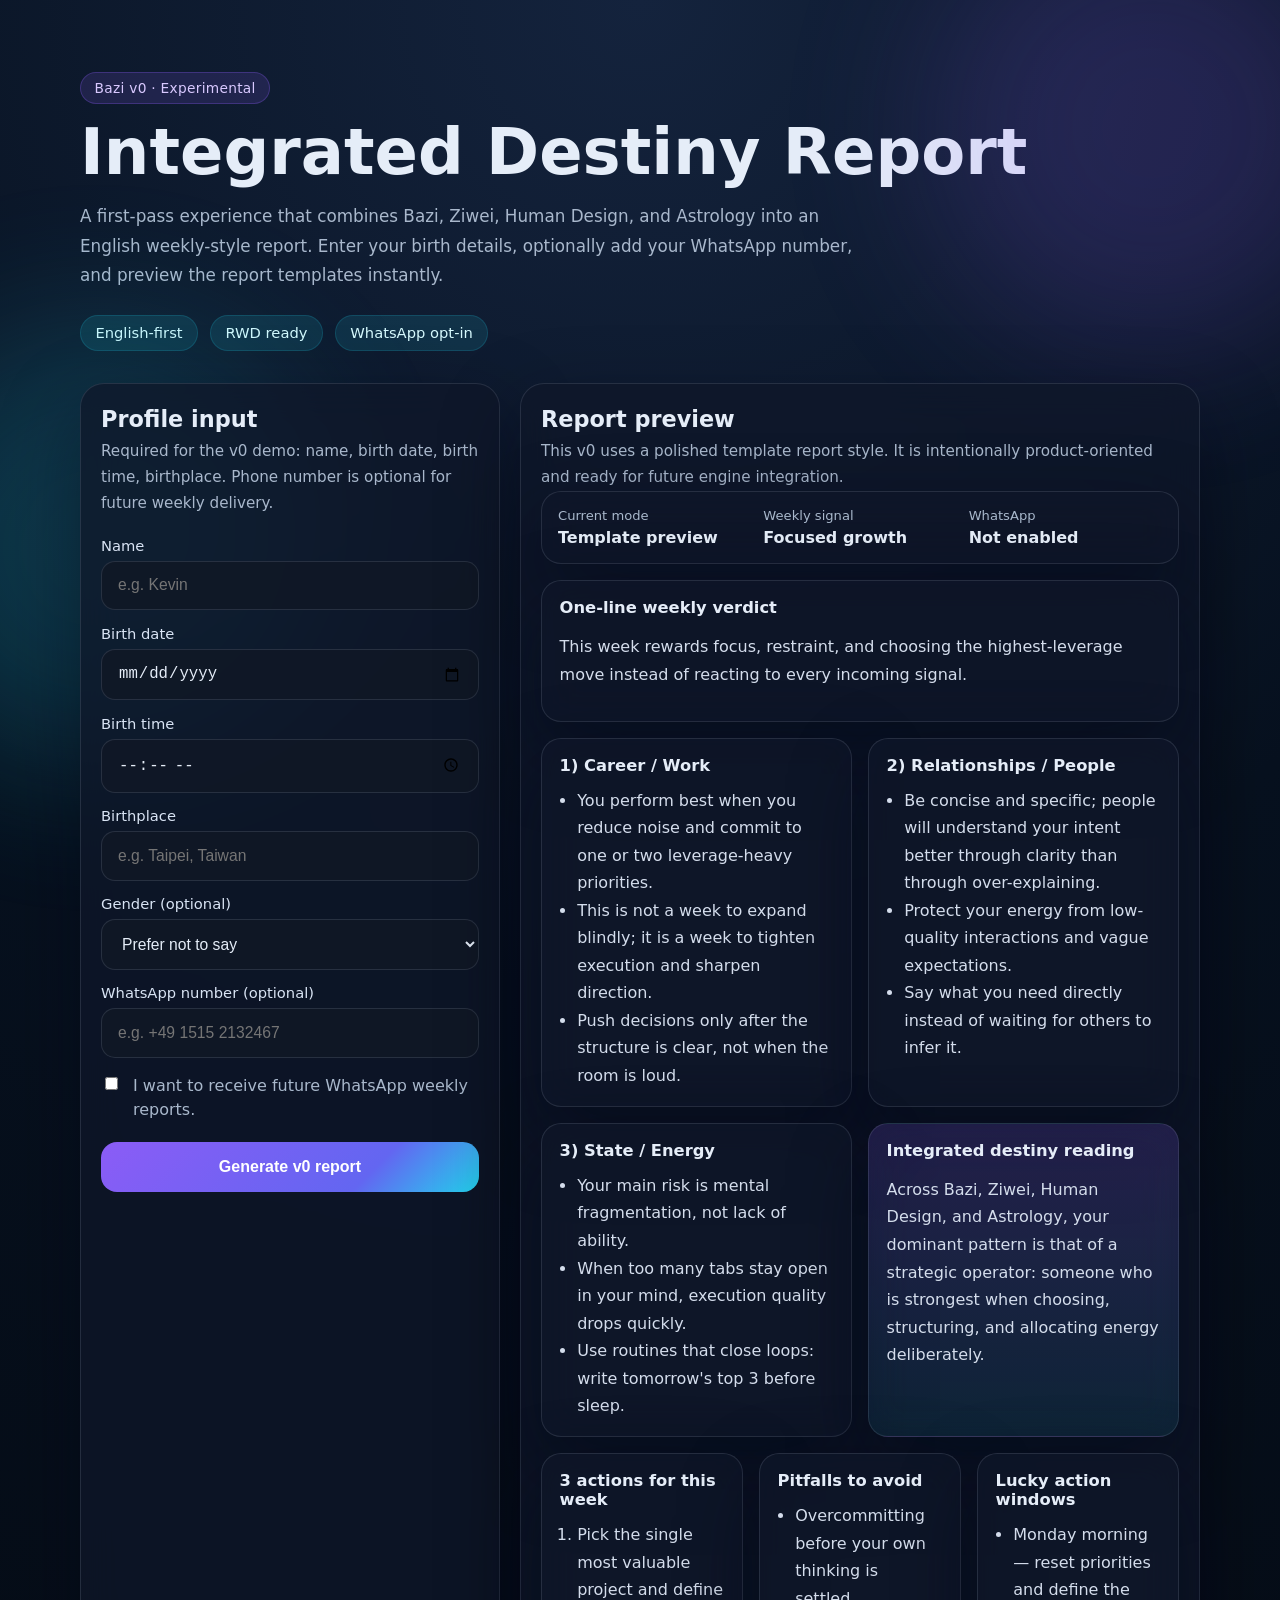
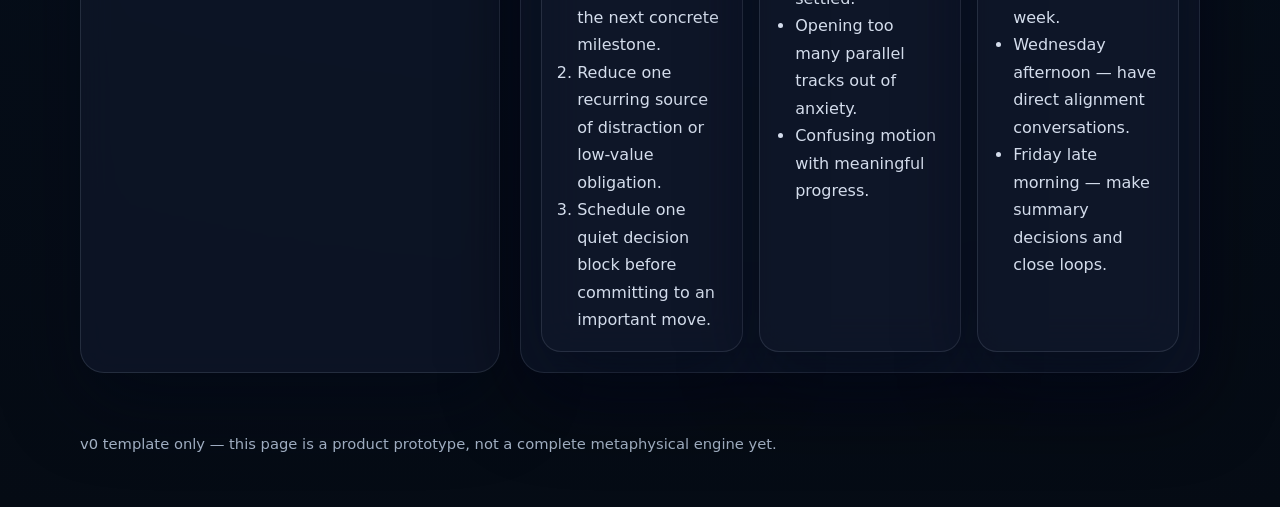
==== bazi/index.html @ 0d91f9f4 "feat: add bazi v0 responsive microsite" ====
<!doctype html>
<html lang="en">
  <head>
    <meta charset="UTF-8" />
    <meta name="viewport" content="width=device-width, initial-scale=1.0" />
    <title>Bazi Weekly Insight | Kevin Site</title>
    <meta name="description" content="Experimental Bazi weekly insight MVP with birth data input, optional WhatsApp subscription, and integrated destiny report templates." />
    <link rel="stylesheet" href="./styles.css" />
  </head>
  <body>
    <div class="bg-glow bg-glow-a"></div>
    <div class="bg-glow bg-glow-b"></div>

    <header class="hero container">
      <span class="eyebrow">Bazi v0 · Experimental</span>
      <h1>Integrated Destiny Report</h1>
      <p class="hero-copy">
        A first-pass experience that combines Bazi, Ziwei, Human Design, and Astrology into an English weekly-style report.
        Enter your birth details, optionally add your WhatsApp number, and preview the report templates instantly.
      </p>
      <div class="hero-pills">
        <span>English-first</span>
        <span>RWD ready</span>
        <span>WhatsApp opt-in</span>
      </div>
    </header>

    <main class="container layout">
      <section class="panel form-panel">
        <div class="section-head">
          <h2>Profile input</h2>
          <p>Required for the v0 demo: name, birth date, birth time, birthplace. Phone number is optional for future weekly delivery.</p>
        </div>

        <form id="bazi-form" class="bazi-form">
          <div class="field-grid">
            <label class="field">
              <span>Name</span>
              <input type="text" id="name" name="name" placeholder="e.g. Kevin" required />
            </label>
            <label class="field">
              <span>Birth date</span>
              <input type="date" id="birthDate" name="birthDate" required />
            </label>
            <label class="field">
              <span>Birth time</span>
              <input type="time" id="birthTime" name="birthTime" required />
            </label>
            <label class="field">
              <span>Birthplace</span>
              <input type="text" id="birthPlace" name="birthPlace" placeholder="e.g. Taipei, Taiwan" required />
            </label>
            <label class="field">
              <span>Gender (optional)</span>
              <select id="gender" name="gender">
                <option value="">Prefer not to say</option>
                <option value="male">Male</option>
                <option value="female">Female</option>
                <option value="non-binary">Non-binary</option>
                <option value="other">Other</option>
              </select>
            </label>
            <label class="field">
              <span>WhatsApp number (optional)</span>
              <input type="tel" id="phone" name="phone" placeholder="e.g. +49 1515 2132467" />
            </label>
          </div>

          <label class="checkbox-row">
            <input type="checkbox" id="whatsappOptIn" name="whatsappOptIn" />
            <span>I want to receive future WhatsApp weekly reports.</span>
          </label>

          <button class="primary-btn" type="submit">Generate v0 report</button>
        </form>
      </section>

      <section class="panel result-panel" id="report-root">
        <div class="section-head">
          <h2>Report preview</h2>
          <p>This v0 uses a polished template report style. It is intentionally product-oriented and ready for future engine integration.</p>
        </div>

        <div class="summary-card">
          <div>
            <span class="summary-label">Current mode</span>
            <strong id="summary-name">Template preview</strong>
          </div>
          <div>
            <span class="summary-label">Weekly signal</span>
            <strong id="summary-score">Focused growth</strong>
          </div>
          <div>
            <span class="summary-label">WhatsApp</span>
            <strong id="summary-whatsapp">Not enabled</strong>
          </div>
        </div>

        <article class="report-card">
          <h3>One-line weekly verdict</h3>
          <p id="verdict">This week rewards focus, restraint, and choosing the highest-leverage move instead of reacting to every incoming signal.</p>
        </article>

        <div class="report-grid">
          <article class="report-card">
            <h3>1) Career / Work</h3>
            <ul id="career-list">
              <li>You perform best when you reduce noise and commit to one or two leverage-heavy priorities.</li>
              <li>This is not a week to expand blindly; it is a week to tighten execution and sharpen direction.</li>
              <li>Push decisions only after the structure is clear, not when the room is loud.</li>
            </ul>
          </article>

          <article class="report-card">
            <h3>2) Relationships / People</h3>
            <ul id="relationship-list">
              <li>Be concise and specific; people will understand your intent better through clarity than through over-explaining.</li>
              <li>Protect your energy from low-quality interactions and vague expectations.</li>
              <li>Say what you need directly instead of waiting for others to infer it.</li>
            </ul>
          </article>

          <article class="report-card">
            <h3>3) State / Energy</h3>
            <ul id="energy-list">
              <li>Your main risk is mental fragmentation, not lack of ability.</li>
              <li>When too many tabs stay open in your mind, execution quality drops quickly.</li>
              <li>Use routines that close loops: write tomorrow's top 3 before sleep.</li>
            </ul>
          </article>

          <article class="report-card highlight-card">
            <h3>Integrated destiny reading</h3>
            <p id="integrated-reading">
              Across Bazi, Ziwei, Human Design, and Astrology, your dominant pattern is that of a strategic operator: someone who is strongest when choosing, structuring, and allocating energy deliberately.
            </p>
          </article>
        </div>

        <div class="report-grid actions-grid">
          <article class="report-card">
            <h3>3 actions for this week</h3>
            <ol id="actions-list">
              <li>Pick the single most valuable project and define the next concrete milestone.</li>
              <li>Reduce one recurring source of distraction or low-value obligation.</li>
              <li>Schedule one quiet decision block before committing to an important move.</li>
            </ol>
          </article>

          <article class="report-card">
            <h3>Pitfalls to avoid</h3>
            <ul id="pitfalls-list">
              <li>Overcommitting before your own thinking is settled.</li>
              <li>Opening too many parallel tracks out of anxiety.</li>
              <li>Confusing motion with meaningful progress.</li>
            </ul>
          </article>

          <article class="report-card">
            <h3>Lucky action windows</h3>
            <ul id="windows-list">
              <li>Monday morning — reset priorities and define the week.</li>
              <li>Wednesday afternoon — have direct alignment conversations.</li>
              <li>Friday late morning — make summary decisions and close loops.</li>
            </ul>
          </article>
        </div>
      </section>
    </main>

    <footer class="container footer">
      <p>v0 template only — this page is a product prototype, not a complete metaphysical engine yet.</p>
    </footer>

    <script src="./app.js"></script>
  </body>
</html>
---- bazi/styles.css ----
:root {
  --bg: #07111f;
  --bg-soft: rgba(12, 24, 46, 0.82);
  --card: rgba(15, 23, 42, 0.76);
  --card-strong: rgba(17, 24, 39, 0.92);
  --border: rgba(148, 163, 184, 0.18);
  --text: #e5edf8;
  --muted: #a9b8cc;
  --accent: #8b5cf6;
  --accent-2: #22d3ee;
  --accent-3: #f59e0b;
  --shadow: 0 30px 80px rgba(2, 6, 23, 0.45);
}

* { box-sizing: border-box; }
html { scroll-behavior: smooth; }
body {
  margin: 0;
  font-family: Inter, ui-sans-serif, system-ui, -apple-system, BlinkMacSystemFont, "Segoe UI", sans-serif;
  background: radial-gradient(circle at top, #14233d 0%, #07111f 45%, #050b14 100%);
  color: var(--text);
  min-height: 100vh;
  position: relative;
  overflow-x: hidden;
}

.bg-glow {
  position: fixed;
  width: 28rem;
  height: 28rem;
  border-radius: 50%;
  filter: blur(80px);
  opacity: 0.18;
  pointer-events: none;
}
.bg-glow-a { background: var(--accent); top: -6rem; right: -6rem; }
.bg-glow-b { background: var(--accent-2); bottom: 8rem; left: -8rem; }

.container {
  width: min(1120px, calc(100% - 2rem));
  margin: 0 auto;
}

.hero {
  padding: 4.5rem 0 2rem;
}
.eyebrow {
  display: inline-flex;
  align-items: center;
  gap: .4rem;
  padding: .45rem .85rem;
  background: rgba(139, 92, 246, .15);
  border: 1px solid rgba(139, 92, 246, .28);
  border-radius: 999px;
  color: #d9c9ff;
  font-size: .86rem;
  letter-spacing: .02em;
}
.hero h1 {
  margin: 1rem 0 .8rem;
  font-size: clamp(2.2rem, 5vw, 4.5rem);
  line-height: 1.02;
}
.hero-copy {
  max-width: 780px;
  color: var(--muted);
  font-size: 1.05rem;
  line-height: 1.75;
}
.hero-pills {
  display: flex;
  flex-wrap: wrap;
  gap: .75rem;
  margin-top: 1.5rem;
}
.hero-pills span {
  padding: .55rem .9rem;
  border-radius: 999px;
  background: rgba(34, 211, 238, .12);
  border: 1px solid rgba(34, 211, 238, .16);
  color: #d8fbff;
  font-size: .92rem;
}

.layout {
  display: grid;
  grid-template-columns: minmax(320px, 420px) minmax(0, 1fr);
  gap: 1.25rem;
  padding-bottom: 3rem;
}

.panel,
.report-card,
.summary-card {
  background: var(--card);
  backdrop-filter: blur(18px);
  border: 1px solid var(--border);
  box-shadow: var(--shadow);
}
.panel {
  border-radius: 24px;
  padding: 1.25rem;
}
.summary-card {
  display: grid;
  grid-template-columns: repeat(3, minmax(0, 1fr));
  gap: .75rem;
  padding: 1rem;
  border-radius: 20px;
  margin-bottom: 1rem;
}
.summary-label {
  display: block;
  font-size: .82rem;
  color: var(--muted);
  margin-bottom: .35rem;
}
.section-head h2 {
  margin: .1rem 0 .45rem;
  font-size: 1.4rem;
}
.section-head p {
  margin: 0;
  color: var(--muted);
  line-height: 1.7;
  font-size: .95rem;
}

.bazi-form { margin-top: 1.25rem; }
.field-grid {
  display: grid;
  grid-template-columns: 1fr;
  gap: .9rem;
}
.field {
  display: grid;
  gap: .45rem;
}
.field span {
  font-size: .92rem;
  color: #d9e4f4;
}
.field input,
.field select {
  width: 100%;
  border-radius: 14px;
  border: 1px solid rgba(148, 163, 184, .18);
  background: var(--card-strong);
  color: var(--text);
  padding: .92rem 1rem;
  font-size: .98rem;
  outline: none;
}
.field input:focus,
.field select:focus {
  border-color: rgba(139, 92, 246, .65);
  box-shadow: 0 0 0 3px rgba(139, 92, 246, .18);
}
.checkbox-row {
  display: flex;
  align-items: flex-start;
  gap: .75rem;
  margin: 1rem 0 1.2rem;
  color: var(--muted);
  line-height: 1.55;
}
.checkbox-row input { margin-top: .2rem; }
.primary-btn {
  width: 100%;
  border: none;
  border-radius: 16px;
  padding: 1rem 1.1rem;
  color: white;
  font-weight: 700;
  font-size: 1rem;
  background: linear-gradient(135deg, var(--accent), #6366f1 70%, var(--accent-2));
  cursor: pointer;
}
.primary-btn:hover { transform: translateY(-1px); }

.result-panel { min-width: 0; }
.report-grid {
  display: grid;
  grid-template-columns: repeat(2, minmax(0, 1fr));
  gap: 1rem;
  margin-top: 1rem;
}
.actions-grid { grid-template-columns: repeat(3, minmax(0, 1fr)); }
.report-card {
  border-radius: 20px;
  padding: 1.05rem 1.1rem;
}
.report-card h3 {
  margin: 0 0 .75rem;
  font-size: 1.02rem;
}
.report-card p,
.report-card li {
  color: #d4ddec;
  line-height: 1.72;
}
.report-card ul,
.report-card ol {
  margin: 0;
  padding-left: 1.1rem;
}
.highlight-card {
  background: linear-gradient(180deg, rgba(139, 92, 246, .18), rgba(34, 211, 238, .08));
}
.footer {
  padding-bottom: 2.5rem;
  color: var(--muted);
  font-size: .92rem;
}

@media (max-width: 960px) {
  .layout {
    grid-template-columns: 1fr;
  }
  .actions-grid {
    grid-template-columns: 1fr;
  }
}

@media (max-width: 720px) {
  .hero { padding-top: 3.4rem; }
  .summary-card,
  .report-grid {
    grid-template-columns: 1fr;
  }
  .panel {
    padding: 1rem;
    border-radius: 20px;
  }
  .hero-copy {
    font-size: .98rem;
  }
}
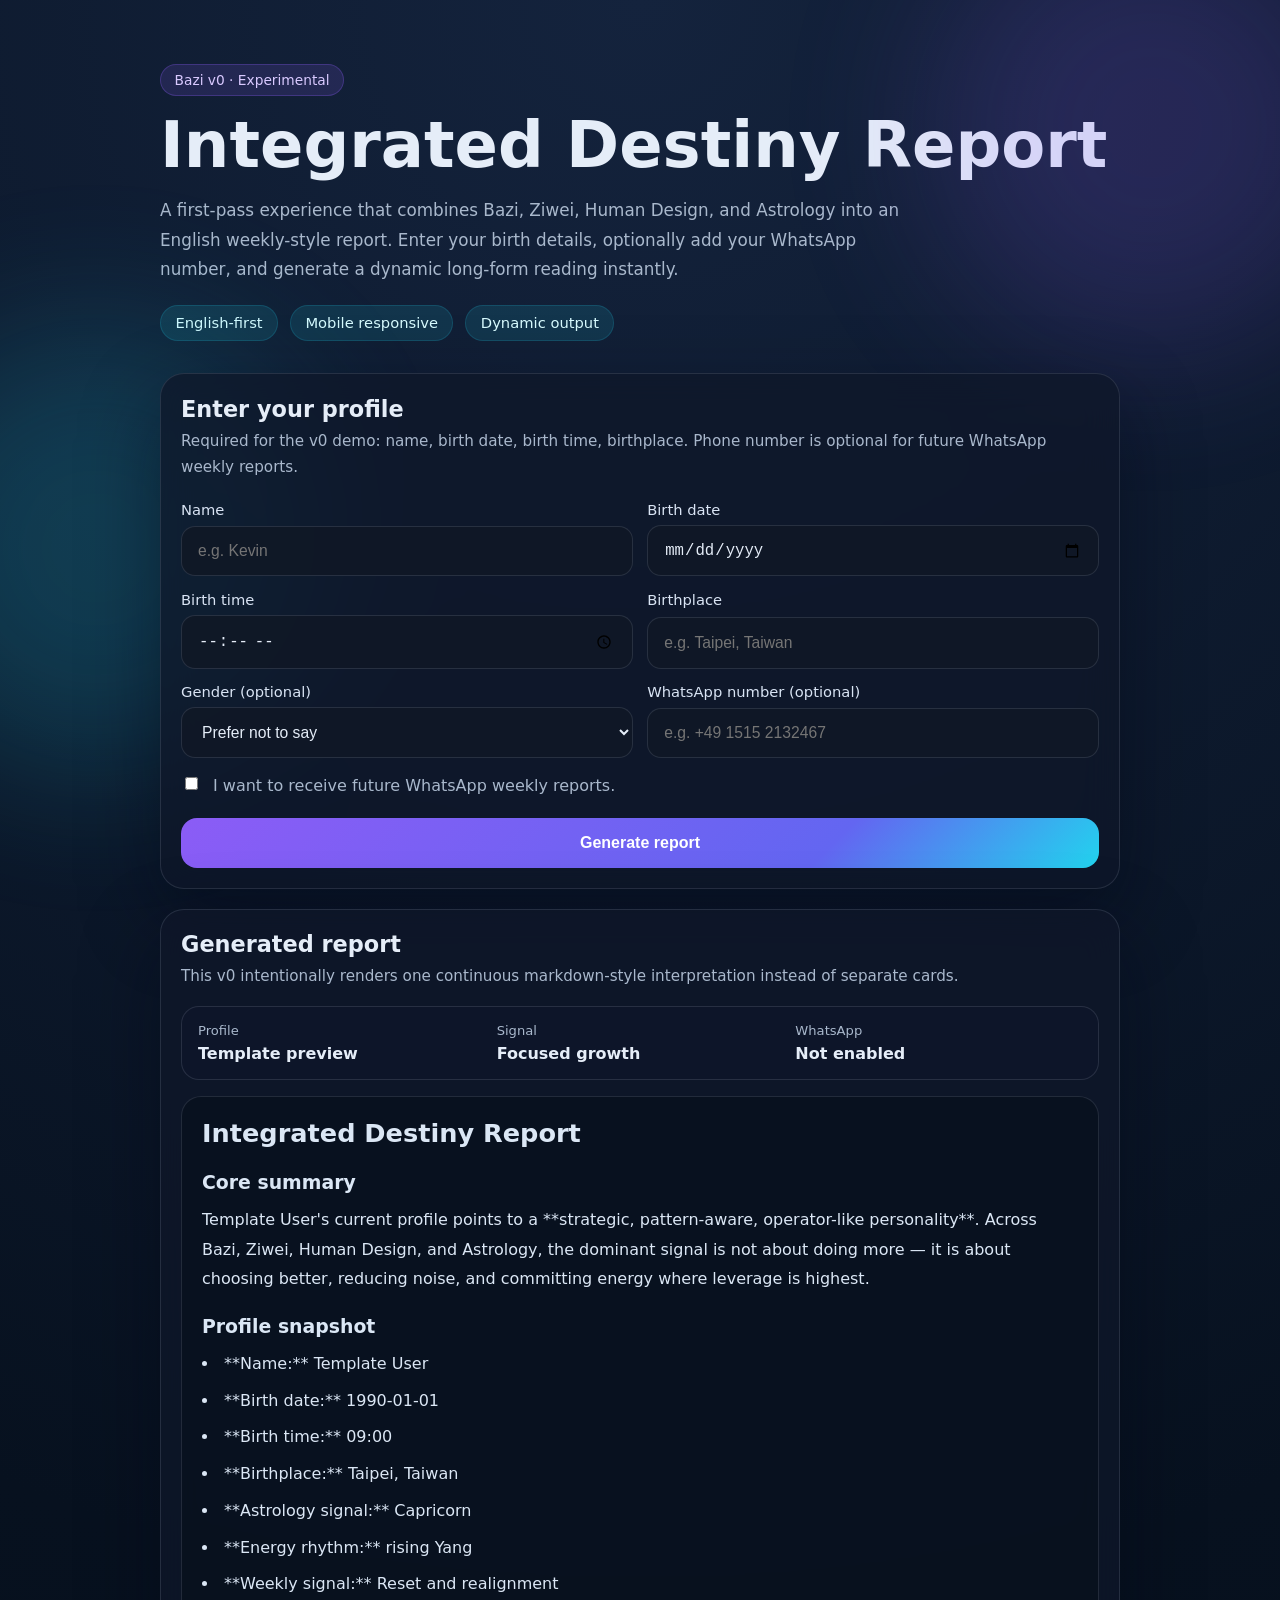
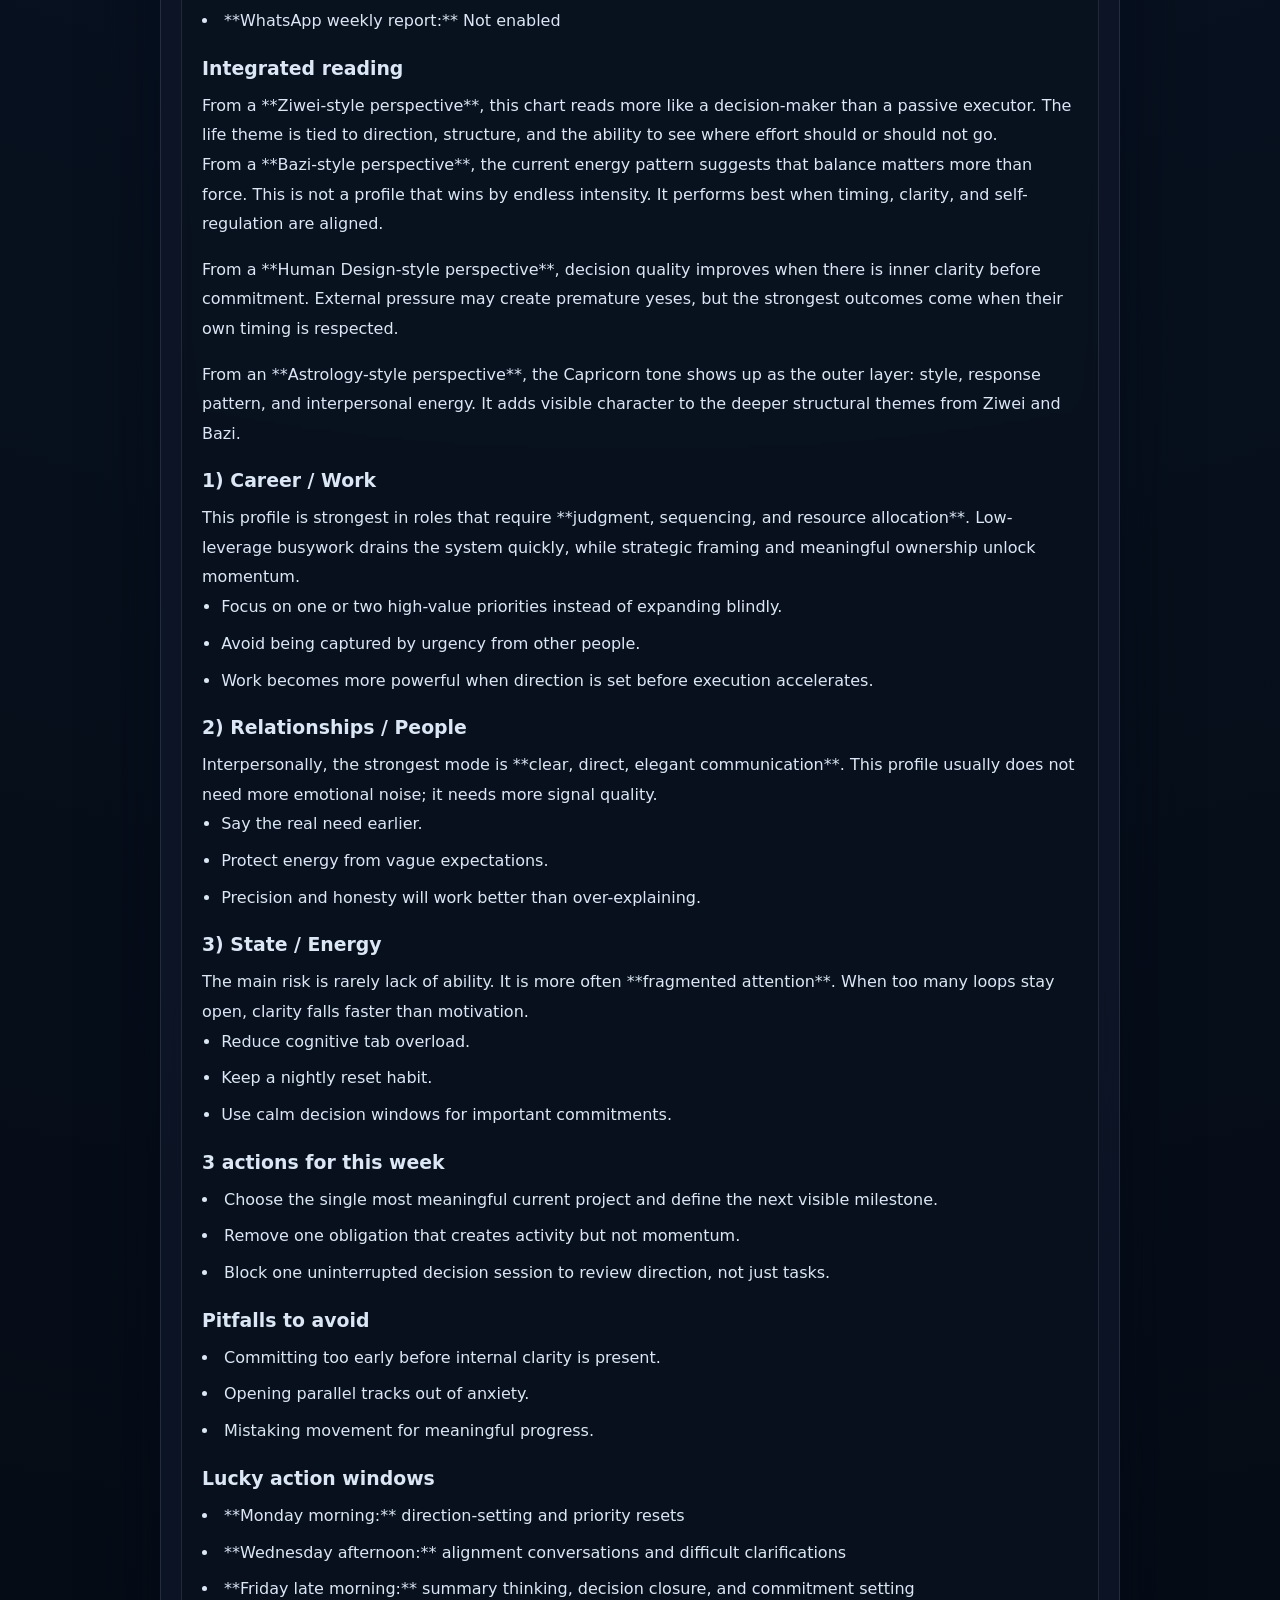
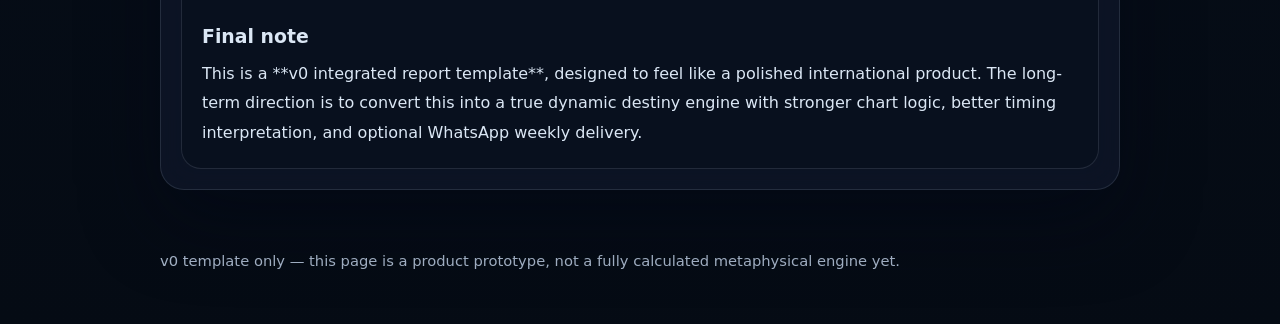
==== commit d7eb1b0c: "feat: switch bazi v0 to single-column markdown-style dynamic output" ====
--- a/bazi/index.html
+++ b/bazi/index.html
@@ -4,7 +4,7 @@
     <meta charset="UTF-8" />
     <meta name="viewport" content="width=device-width, initial-scale=1.0" />
     <title>Bazi Weekly Insight | Kevin Site</title>
-    <meta name="description" content="Experimental Bazi weekly insight MVP with birth data input, optional WhatsApp subscription, and integrated destiny report templates." />
+    <meta name="description" content="Experimental Bazi weekly insight MVP with birth data input, optional WhatsApp subscription, and dynamic integrated destiny report output." />
     <link rel="stylesheet" href="./styles.css" />
   </head>
   <body>
@@ -16,24 +16,24 @@
       <h1>Integrated Destiny Report</h1>
       <p class="hero-copy">
         A first-pass experience that combines Bazi, Ziwei, Human Design, and Astrology into an English weekly-style report.
-        Enter your birth details, optionally add your WhatsApp number, and preview the report templates instantly.
+        Enter your birth details, optionally add your WhatsApp number, and generate a dynamic long-form reading instantly.
       </p>
       <div class="hero-pills">
         <span>English-first</span>
-        <span>RWD ready</span>
-        <span>WhatsApp opt-in</span>
+        <span>Mobile responsive</span>
+        <span>Dynamic output</span>
       </div>
     </header>
 
-    <main class="container layout">
+    <main class="container stack-layout">
       <section class="panel form-panel">
         <div class="section-head">
-          <h2>Profile input</h2>
-          <p>Required for the v0 demo: name, birth date, birth time, birthplace. Phone number is optional for future weekly delivery.</p>
+          <h2>Enter your profile</h2>
+          <p>Required for the v0 demo: name, birth date, birth time, birthplace. Phone number is optional for future WhatsApp weekly reports.</p>
         </div>
 
         <form id="bazi-form" class="bazi-form">
-          <div class="field-grid">
+          <div class="field-grid two-col">
             <label class="field">
               <span>Name</span>
               <input type="text" id="name" name="name" placeholder="e.g. Kevin" required />
@@ -71,105 +71,28 @@
             <span>I want to receive future WhatsApp weekly reports.</span>
           </label>
 
-          <button class="primary-btn" type="submit">Generate v0 report</button>
+          <button class="primary-btn" type="submit">Generate report</button>
         </form>
       </section>
 
       <section class="panel result-panel" id="report-root">
         <div class="section-head">
-          <h2>Report preview</h2>
-          <p>This v0 uses a polished template report style. It is intentionally product-oriented and ready for future engine integration.</p>
+          <h2>Generated report</h2>
+          <p>This v0 intentionally renders one continuous markdown-style interpretation instead of separate cards.</p>
         </div>
 
-        <div class="summary-card">
-          <div>
-            <span class="summary-label">Current mode</span>
-            <strong id="summary-name">Template preview</strong>
-          </div>
-          <div>
-            <span class="summary-label">Weekly signal</span>
-            <strong id="summary-score">Focused growth</strong>
-          </div>
-          <div>
-            <span class="summary-label">WhatsApp</span>
-            <strong id="summary-whatsapp">Not enabled</strong>
-          </div>
+        <div class="report-meta">
+          <div><span>Profile</span><strong id="summary-name">Template preview</strong></div>
+          <div><span>Signal</span><strong id="summary-score">Focused growth</strong></div>
+          <div><span>WhatsApp</span><strong id="summary-whatsapp">Not enabled</strong></div>
         </div>
 
-        <article class="report-card">
-          <h3>One-line weekly verdict</h3>
-          <p id="verdict">This week rewards focus, restraint, and choosing the highest-leverage move instead of reacting to every incoming signal.</p>
-        </article>
-
-        <div class="report-grid">
-          <article class="report-card">
-            <h3>1) Career / Work</h3>
-            <ul id="career-list">
-              <li>You perform best when you reduce noise and commit to one or two leverage-heavy priorities.</li>
-              <li>This is not a week to expand blindly; it is a week to tighten execution and sharpen direction.</li>
-              <li>Push decisions only after the structure is clear, not when the room is loud.</li>
-            </ul>
-          </article>
-
-          <article class="report-card">
-            <h3>2) Relationships / People</h3>
-            <ul id="relationship-list">
-              <li>Be concise and specific; people will understand your intent better through clarity than through over-explaining.</li>
-              <li>Protect your energy from low-quality interactions and vague expectations.</li>
-              <li>Say what you need directly instead of waiting for others to infer it.</li>
-            </ul>
-          </article>
-
-          <article class="report-card">
-            <h3>3) State / Energy</h3>
-            <ul id="energy-list">
-              <li>Your main risk is mental fragmentation, not lack of ability.</li>
-              <li>When too many tabs stay open in your mind, execution quality drops quickly.</li>
-              <li>Use routines that close loops: write tomorrow's top 3 before sleep.</li>
-            </ul>
-          </article>
-
-          <article class="report-card highlight-card">
-            <h3>Integrated destiny reading</h3>
-            <p id="integrated-reading">
-              Across Bazi, Ziwei, Human Design, and Astrology, your dominant pattern is that of a strategic operator: someone who is strongest when choosing, structuring, and allocating energy deliberately.
-            </p>
-          </article>
-        </div>
-
-        <div class="report-grid actions-grid">
-          <article class="report-card">
-            <h3>3 actions for this week</h3>
-            <ol id="actions-list">
-              <li>Pick the single most valuable project and define the next concrete milestone.</li>
-              <li>Reduce one recurring source of distraction or low-value obligation.</li>
-              <li>Schedule one quiet decision block before committing to an important move.</li>
-            </ol>
-          </article>
-
-          <article class="report-card">
-            <h3>Pitfalls to avoid</h3>
-            <ul id="pitfalls-list">
-              <li>Overcommitting before your own thinking is settled.</li>
-              <li>Opening too many parallel tracks out of anxiety.</li>
-              <li>Confusing motion with meaningful progress.</li>
-            </ul>
-          </article>
-
-          <article class="report-card">
-            <h3>Lucky action windows</h3>
-            <ul id="windows-list">
-              <li>Monday morning — reset priorities and define the week.</li>
-              <li>Wednesday afternoon — have direct alignment conversations.</li>
-              <li>Friday late morning — make summary decisions and close loops.</li>
-            </ul>
-          </article>
-        </div>
+        <article class="markdown-report" id="markdown-report"></article>
       </section>
     </main>
 
     <footer class="container footer">
-      <p>v0 template only — this page is a product prototype, not a complete metaphysical engine yet.</p>
+      <p>v0 template only — this page is a product prototype, not a fully calculated metaphysical engine yet.</p>
     </footer>
 
     <script src="./app.js"></script>
--- a/bazi/styles.css
+++ b/bazi/styles.css
@@ -8,12 +8,9 @@
   --muted: #a9b8cc;
   --accent: #8b5cf6;
   --accent-2: #22d3ee;
-  --accent-3: #f59e0b;
   --shadow: 0 30px 80px rgba(2, 6, 23, 0.45);
 }
-
 * { box-sizing: border-box; }
-html { scroll-behavior: smooth; }
 body {
   margin: 0;
   font-family: Inter, ui-sans-serif, system-ui, -apple-system, BlinkMacSystemFont, "Segoe UI", sans-serif;
@@ -23,216 +20,49 @@
   position: relative;
   overflow-x: hidden;
 }
-
-.bg-glow {
-  position: fixed;
-  width: 28rem;
-  height: 28rem;
-  border-radius: 50%;
-  filter: blur(80px);
-  opacity: 0.18;
-  pointer-events: none;
-}
+.bg-glow { position: fixed; width: 28rem; height: 28rem; border-radius: 50%; filter: blur(80px); opacity: .18; pointer-events: none; }
 .bg-glow-a { background: var(--accent); top: -6rem; right: -6rem; }
 .bg-glow-b { background: var(--accent-2); bottom: 8rem; left: -8rem; }
-
-.container {
-  width: min(1120px, calc(100% - 2rem));
-  margin: 0 auto;
+.container { width: min(960px, calc(100% - 1.5rem)); margin: 0 auto; }
+.hero { padding: 4rem 0 2rem; }
+.eyebrow { display: inline-flex; padding: .45rem .85rem; background: rgba(139,92,246,.15); border: 1px solid rgba(139,92,246,.28); border-radius: 999px; color: #d9c9ff; font-size: .86rem; }
+.hero h1 { margin: 1rem 0 .8rem; font-size: clamp(2.2rem, 5vw, 4.2rem); line-height: 1.05; }
+.hero-copy { max-width: 760px; color: var(--muted); font-size: 1.05rem; line-height: 1.75; }
+.hero-pills { display: flex; flex-wrap: wrap; gap: .75rem; margin-top: 1.25rem; }
+.hero-pills span { padding: .55rem .9rem; border-radius: 999px; background: rgba(34,211,238,.12); border: 1px solid rgba(34,211,238,.16); color: #d8fbff; font-size: .92rem; }
+.stack-layout { display: grid; grid-template-columns: 1fr; gap: 1.25rem; padding-bottom: 3rem; }
+.panel { background: var(--card); backdrop-filter: blur(18px); border: 1px solid var(--border); box-shadow: var(--shadow); border-radius: 24px; padding: 1.25rem; }
+.section-head h2 { margin: .1rem 0 .45rem; font-size: 1.4rem; }
+.section-head p { margin: 0; color: var(--muted); line-height: 1.7; font-size: .95rem; }
+.bazi-form { margin-top: 1.25rem; }
+.field-grid { display: grid; gap: .9rem; }
+.two-col { grid-template-columns: repeat(2, minmax(0, 1fr)); }
+.field { display: grid; gap: .45rem; }
+.field span { font-size: .92rem; color: #d9e4f4; }
+.field input, .field select {
+  width: 100%; border-radius: 14px; border: 1px solid rgba(148,163,184,.18); background: var(--card-strong); color: var(--text); padding: .92rem 1rem; font-size: .98rem; outline: none;
 }
-
-.hero {
-  padding: 4.5rem 0 2rem;
+.field input:focus, .field select:focus { border-color: rgba(139,92,246,.65); box-shadow: 0 0 0 3px rgba(139,92,246,.18); }
+.checkbox-row { display: flex; align-items: flex-start; gap: .75rem; margin: 1rem 0 1.2rem; color: var(--muted); line-height: 1.55; }
+.checkbox-row input { margin-top: .2rem; }
+.primary-btn { width: 100%; border: none; border-radius: 16px; padding: 1rem 1.1rem; color: white; font-weight: 700; font-size: 1rem; background: linear-gradient(135deg, var(--accent), #6366f1 70%, var(--accent-2)); cursor: pointer; }
+.report-meta { display: grid; grid-template-columns: repeat(3, minmax(0, 1fr)); gap: .75rem; padding: 1rem; border-radius: 18px; background: rgba(15,23,42,.55); border: 1px solid var(--border); margin-top: 1rem; }
+.report-meta span { display: block; color: var(--muted); font-size: .82rem; margin-bottom: .35rem; }
+.markdown-report {
+  margin-top: 1rem; padding: 1.25rem; border-radius: 20px; background: rgba(9,16,30,.76); border: 1px solid var(--border); line-height: 1.85; color: #dbe7f5;
 }
-.eyebrow {
-  display: inline-flex;
-  align-items: center;
-  gap: .4rem;
-  padding: .45rem .85rem;
-  background: rgba(139, 92, 246, .15);
-  border: 1px solid rgba(139, 92, 246, .28);
-  border-radius: 999px;
-  color: #d9c9ff;
-  font-size: .86rem;
-  letter-spacing: .02em;
+.markdown-report h1, .markdown-report h2, .markdown-report h3 { line-height: 1.3; margin: 1.25rem 0 .65rem; }
+.markdown-report h1 { font-size: 1.6rem; margin-top: 0; }
+.markdown-report h2 { font-size: 1.18rem; }
+.markdown-report h3 { font-size: 1rem; color: #eef4ff; }
+.markdown-report p { margin: 0 0 1rem; }
+.markdown-report ul, .markdown-report ol { margin: 0 0 1rem; padding-left: 1.2rem; }
+.markdown-report li { margin-bottom: .45rem; }
+.markdown-report strong { color: #fff; }
+.footer { padding-bottom: 2.5rem; color: var(--muted); font-size: .92rem; }
+@media (max-width: 760px) {
+  .two-col, .report-meta { grid-template-columns: 1fr; }
+  .panel { padding: 1rem; border-radius: 20px; }
+  .hero { padding-top: 3.2rem; }
+  .hero-copy { font-size: .98rem; }
 }
-.hero h1 {
-  margin: 1rem 0 .8rem;
-  font-size: clamp(2.2rem, 5vw, 4.5rem);
-  line-height: 1.02;
-}
-.hero-copy {
-  max-width: 780px;
-  color: var(--muted);
-  font-size: 1.05rem;
-  line-height: 1.75;
-}
-.hero-pills {
-  display: flex;
-  flex-wrap: wrap;
-  gap: .75rem;
-  margin-top: 1.5rem;
-}
-.hero-pills span {
-  padding: .55rem .9rem;
-  border-radius: 999px;
-  background: rgba(34, 211, 238, .12);
-  border: 1px solid rgba(34, 211, 238, .16);
-  color: #d8fbff;
-  font-size: .92rem;
-}
-
-.layout {
-  display: grid;
-  grid-template-columns: minmax(320px, 420px) minmax(0, 1fr);
-  gap: 1.25rem;
-  padding-bottom: 3rem;
-}
-
-.panel,
-.report-card,
-.summary-card {
-  background: var(--card);
-  backdrop-filter: blur(18px);
-  border: 1px solid var(--border);
-  box-shadow: var(--shadow);
-}
-.panel {
-  border-radius: 24px;
-  padding: 1.25rem;
-}
-.summary-card {
-  display: grid;
-  grid-template-columns: repeat(3, minmax(0, 1fr));
-  gap: .75rem;
-  padding: 1rem;
-  border-radius: 20px;
-  margin-bottom: 1rem;
-}
-.summary-label {
-  display: block;
-  font-size: .82rem;
-  color: var(--muted);
-  margin-bottom: .35rem;
-}
-.section-head h2 {
-  margin: .1rem 0 .45rem;
-  font-size: 1.4rem;
-}
-.section-head p {
-  margin: 0;
-  color: var(--muted);
-  line-height: 1.7;
-  font-size: .95rem;
-}
-
-.bazi-form { margin-top: 1.25rem; }
-.field-grid {
-  display: grid;
-  grid-template-columns: 1fr;
-  gap: .9rem;
-}
-.field {
-  display: grid;
-  gap: .45rem;
-}
-.field span {
-  font-size: .92rem;
-  color: #d9e4f4;
-}
-.field input,
-.field select {
-  width: 100%;
-  border-radius: 14px;
-  border: 1px solid rgba(148, 163, 184, .18);
-  background: var(--card-strong);
-  color: var(--text);
-  padding: .92rem 1rem;
-  font-size: .98rem;
-  outline: none;
-}
-.field input:focus,
-.field select:focus {
-  border-color: rgba(139, 92, 246, .65);
-  box-shadow: 0 0 0 3px rgba(139, 92, 246, .18);
-}
-.checkbox-row {
-  display: flex;
-  align-items: flex-start;
-  gap: .75rem;
-  margin: 1rem 0 1.2rem;
-  color: var(--muted);
-  line-height: 1.55;
-}
-.checkbox-row input { margin-top: .2rem; }
-.primary-btn {
-  width: 100%;
-  border: none;
-  border-radius: 16px;
-  padding: 1rem 1.1rem;
-  color: white;
-  font-weight: 700;
-  font-size: 1rem;
-  background: linear-gradient(135deg, var(--accent), #6366f1 70%, var(--accent-2));
-  cursor: pointer;
-}
-.primary-btn:hover { transform: translateY(-1px); }
-
-.result-panel { min-width: 0; }
-.report-grid {
-  display: grid;
-  grid-template-columns: repeat(2, minmax(0, 1fr));
-  gap: 1rem;
-  margin-top: 1rem;
-}
-.actions-grid { grid-template-columns: repeat(3, minmax(0, 1fr)); }
-.report-card {
-  border-radius: 20px;
-  padding: 1.05rem 1.1rem;
-}
-.report-card h3 {
-  margin: 0 0 .75rem;
-  font-size: 1.02rem;
-}
-.report-card p,
-.report-card li {
-  color: #d4ddec;
-  line-height: 1.72;
-}
-.report-card ul,
-.report-card ol {
-  margin: 0;
-  padding-left: 1.1rem;
-}
-.highlight-card {
-  background: linear-gradient(180deg, rgba(139, 92, 246, .18), rgba(34, 211, 238, .08));
-}
-.footer {
-  padding-bottom: 2.5rem;
-  color: var(--muted);
-  font-size: .92rem;
-}
-
-@media (max-width: 960px) {
-  .layout {
-    grid-template-columns: 1fr;
-  }
-  .actions-grid {
-    grid-template-columns: 1fr;
-  }
-}
-
-@media (max-width: 720px) {
-  .hero { padding-top: 3.4rem; }
-  .summary-card,
-  .report-grid {
-    grid-template-columns: 1fr;
-  }
-  .panel {
-    padding: 1rem;
-    border-radius: 20px;
-  }
-  .hero-copy {
-    font-size: .98rem;
-  }
-}
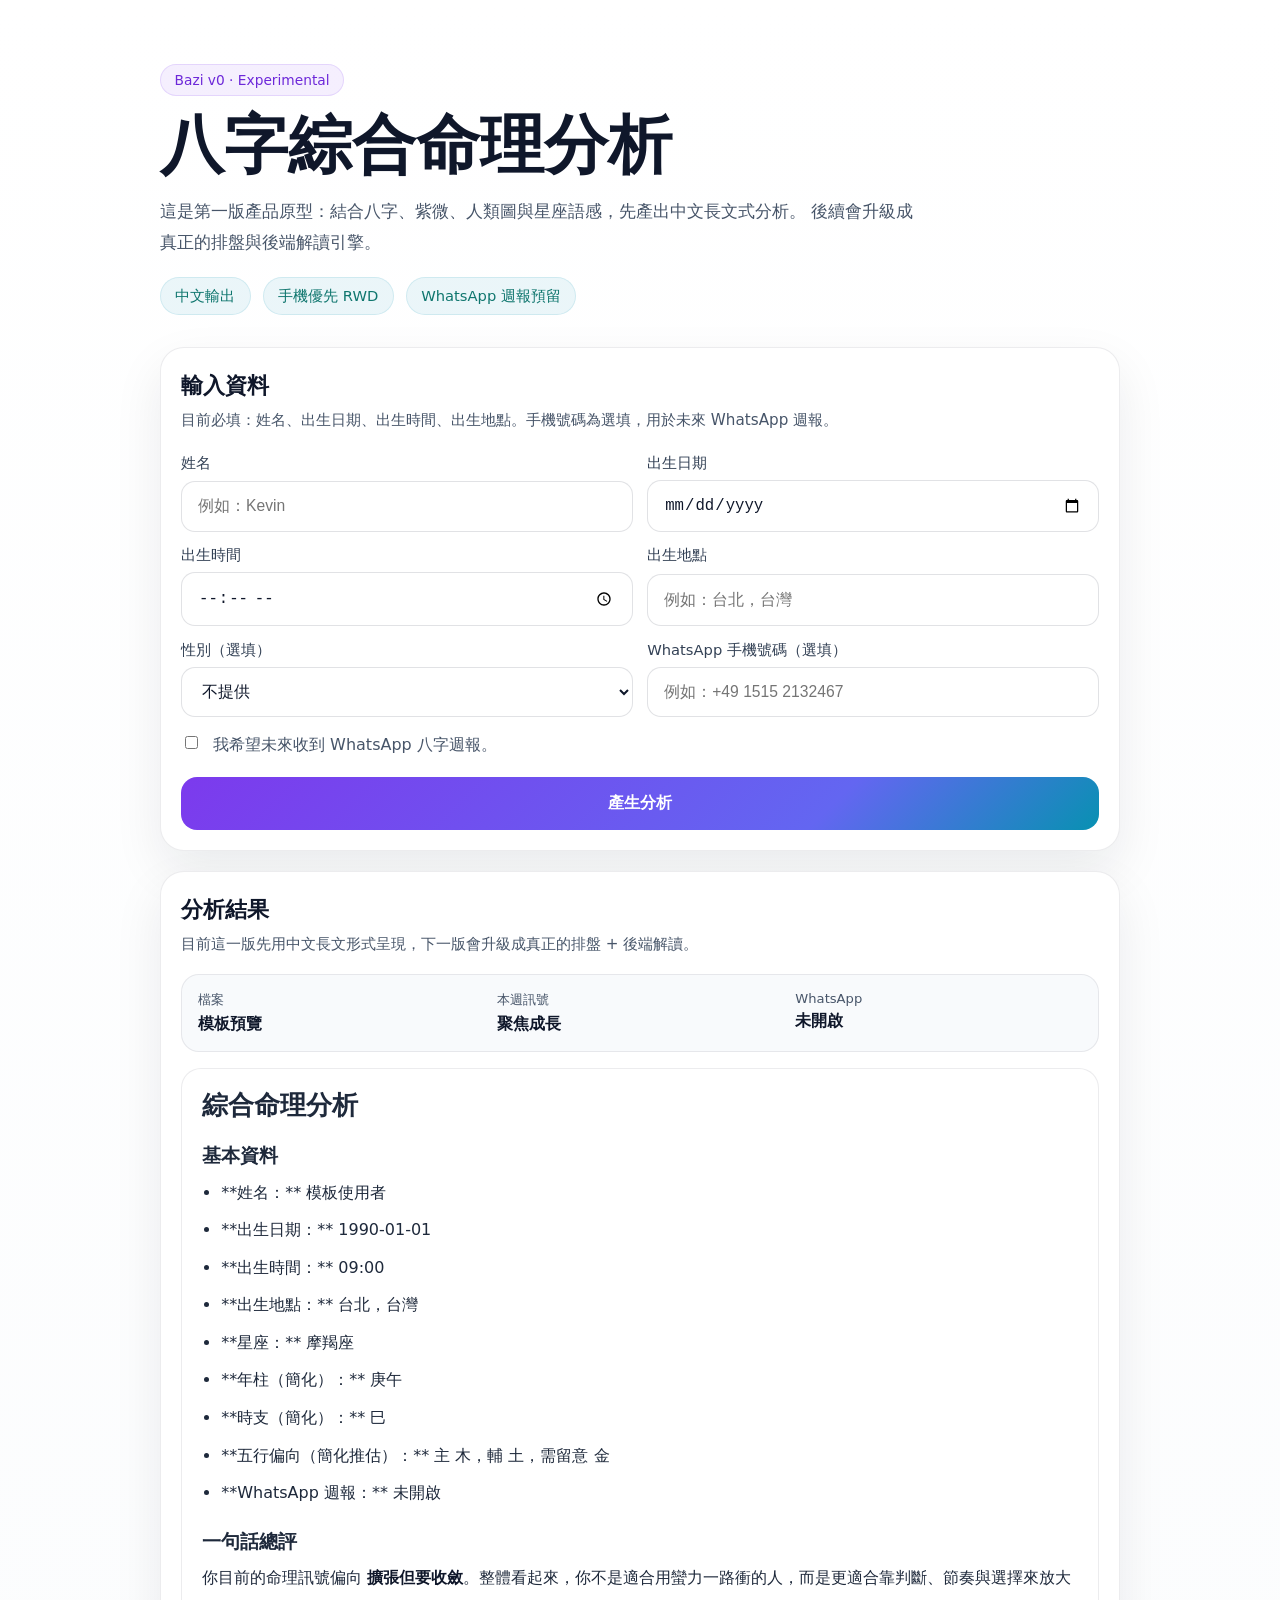
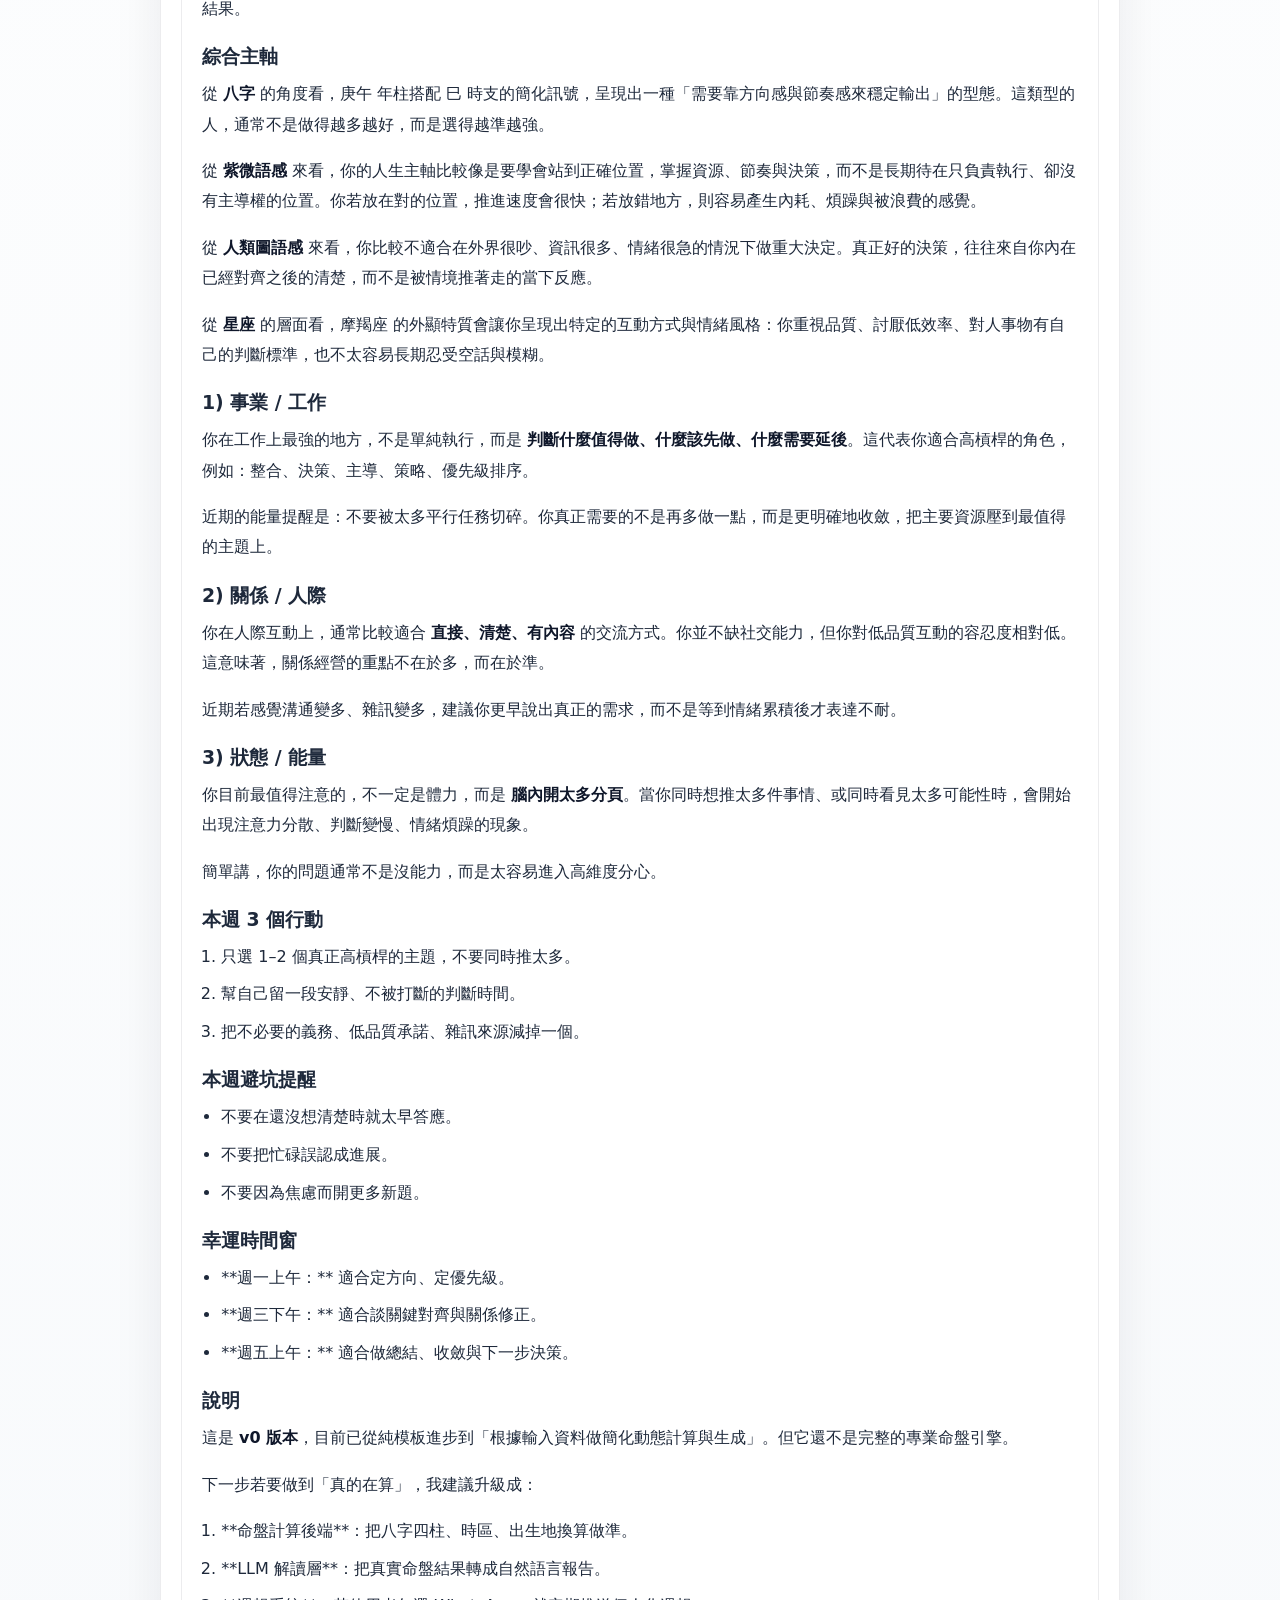
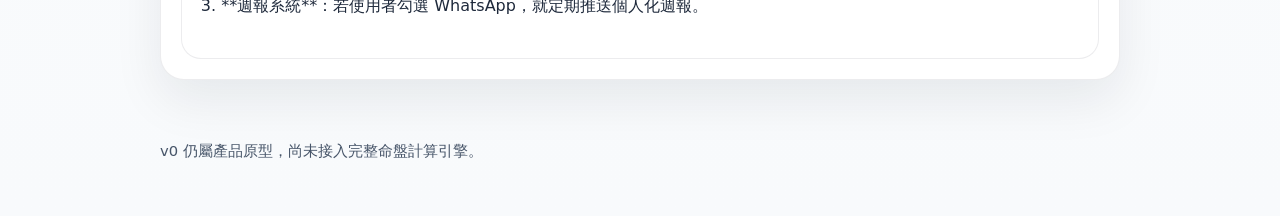
==== commit c242c974: "feat: switch bazi v0 to white theme and Chinese dynamic reading" ====
--- a/bazi/index.html
+++ b/bazi/index.html
@@ -1,90 +1,87 @@
 <!doctype html>
-<html lang="en">
+<html lang="zh-Hant">
   <head>
     <meta charset="UTF-8" />
     <meta name="viewport" content="width=device-width, initial-scale=1.0" />
-    <title>Bazi Weekly Insight | Kevin Site</title>
-    <meta name="description" content="Experimental Bazi weekly insight MVP with birth data input, optional WhatsApp subscription, and dynamic integrated destiny report output." />
+    <title>八字綜合命理分析 | Kevin Site</title>
+    <meta name="description" content="實驗版八字綜合命理網站：輸入姓名、生辰、出生地與 WhatsApp 選填資訊，立即產生中文分析。" />
     <link rel="stylesheet" href="./styles.css" />
   </head>
   <body>
-    <div class="bg-glow bg-glow-a"></div>
-    <div class="bg-glow bg-glow-b"></div>
-
     <header class="hero container">
       <span class="eyebrow">Bazi v0 · Experimental</span>
-      <h1>Integrated Destiny Report</h1>
+      <h1>八字綜合命理分析</h1>
       <p class="hero-copy">
-        A first-pass experience that combines Bazi, Ziwei, Human Design, and Astrology into an English weekly-style report.
-        Enter your birth details, optionally add your WhatsApp number, and generate a dynamic long-form reading instantly.
+        這是第一版產品原型：結合八字、紫微、人類圖與星座語感，先產出中文長文式分析。
+        後續會升級成真正的排盤與後端解讀引擎。
       </p>
       <div class="hero-pills">
-        <span>English-first</span>
-        <span>Mobile responsive</span>
-        <span>Dynamic output</span>
+        <span>中文輸出</span>
+        <span>手機優先 RWD</span>
+        <span>WhatsApp 週報預留</span>
       </div>
     </header>
 
     <main class="container stack-layout">
       <section class="panel form-panel">
         <div class="section-head">
-          <h2>Enter your profile</h2>
-          <p>Required for the v0 demo: name, birth date, birth time, birthplace. Phone number is optional for future WhatsApp weekly reports.</p>
+          <h2>輸入資料</h2>
+          <p>目前必填：姓名、出生日期、出生時間、出生地點。手機號碼為選填，用於未來 WhatsApp 週報。</p>
         </div>
 
         <form id="bazi-form" class="bazi-form">
           <div class="field-grid two-col">
             <label class="field">
-              <span>Name</span>
-              <input type="text" id="name" name="name" placeholder="e.g. Kevin" required />
+              <span>姓名</span>
+              <input type="text" id="name" name="name" placeholder="例如：Kevin" required />
             </label>
             <label class="field">
-              <span>Birth date</span>
+              <span>出生日期</span>
               <input type="date" id="birthDate" name="birthDate" required />
             </label>
             <label class="field">
-              <span>Birth time</span>
+              <span>出生時間</span>
               <input type="time" id="birthTime" name="birthTime" required />
             </label>
             <label class="field">
-              <span>Birthplace</span>
-              <input type="text" id="birthPlace" name="birthPlace" placeholder="e.g. Taipei, Taiwan" required />
+              <span>出生地點</span>
+              <input type="text" id="birthPlace" name="birthPlace" placeholder="例如：台北，台灣" required />
             </label>
             <label class="field">
-              <span>Gender (optional)</span>
+              <span>性別（選填）</span>
               <select id="gender" name="gender">
-                <option value="">Prefer not to say</option>
-                <option value="male">Male</option>
-                <option value="female">Female</option>
-                <option value="non-binary">Non-binary</option>
-                <option value="other">Other</option>
+                <option value="">不提供</option>
+                <option value="male">男</option>
+                <option value="female">女</option>
+                <option value="non-binary">非二元</option>
+                <option value="other">其他</option>
               </select>
             </label>
             <label class="field">
-              <span>WhatsApp number (optional)</span>
-              <input type="tel" id="phone" name="phone" placeholder="e.g. +49 1515 2132467" />
+              <span>WhatsApp 手機號碼（選填）</span>
+              <input type="tel" id="phone" name="phone" placeholder="例如：+49 1515 2132467" />
             </label>
           </div>
 
           <label class="checkbox-row">
             <input type="checkbox" id="whatsappOptIn" name="whatsappOptIn" />
-            <span>I want to receive future WhatsApp weekly reports.</span>
+            <span>我希望未來收到 WhatsApp 八字週報。</span>
           </label>
 
-          <button class="primary-btn" type="submit">Generate report</button>
+          <button class="primary-btn" type="submit">產生分析</button>
         </form>
       </section>
 
       <section class="panel result-panel" id="report-root">
         <div class="section-head">
-          <h2>Generated report</h2>
-          <p>This v0 intentionally renders one continuous markdown-style interpretation instead of separate cards.</p>
+          <h2>分析結果</h2>
+          <p>目前這一版先用中文長文形式呈現，下一版會升級成真正的排盤 + 後端解讀。</p>
         </div>
 
         <div class="report-meta">
-          <div><span>Profile</span><strong id="summary-name">Template preview</strong></div>
-          <div><span>Signal</span><strong id="summary-score">Focused growth</strong></div>
-          <div><span>WhatsApp</span><strong id="summary-whatsapp">Not enabled</strong></div>
+          <div><span>檔案</span><strong id="summary-name">模板預覽</strong></div>
+          <div><span>本週訊號</span><strong id="summary-score">聚焦成長</strong></div>
+          <div><span>WhatsApp</span><strong id="summary-whatsapp">未開啟</strong></div>
         </div>
 
         <article class="markdown-report" id="markdown-report"></article>
@@ -92,7 +89,7 @@
     </main>
 
     <footer class="container footer">
-      <p>v0 template only — this page is a product prototype, not a fully calculated metaphysical engine yet.</p>
+      <p>v0 仍屬產品原型，尚未接入完整命盤計算引擎。</p>
     </footer>
 
     <script src="./app.js"></script>
--- a/bazi/styles.css
+++ b/bazi/styles.css
@@ -1,64 +1,57 @@
 :root {
-  --bg: #07111f;
-  --bg-soft: rgba(12, 24, 46, 0.82);
-  --card: rgba(15, 23, 42, 0.76);
-  --card-strong: rgba(17, 24, 39, 0.92);
-  --border: rgba(148, 163, 184, 0.18);
-  --text: #e5edf8;
-  --muted: #a9b8cc;
-  --accent: #8b5cf6;
-  --accent-2: #22d3ee;
-  --shadow: 0 30px 80px rgba(2, 6, 23, 0.45);
+  --bg: #f8fafc;
+  --bg-soft: #ffffff;
+  --card: #ffffff;
+  --card-strong: #ffffff;
+  --border: rgba(15, 23, 42, 0.08);
+  --text: #0f172a;
+  --muted: #475569;
+  --accent: #7c3aed;
+  --accent-2: #0891b2;
+  --shadow: 0 20px 50px rgba(15, 23, 42, 0.08);
 }
 * { box-sizing: border-box; }
 body {
   margin: 0;
-  font-family: Inter, ui-sans-serif, system-ui, -apple-system, BlinkMacSystemFont, "Segoe UI", sans-serif;
-  background: radial-gradient(circle at top, #14233d 0%, #07111f 45%, #050b14 100%);
+  font-family: Inter, "Noto Sans TC", ui-sans-serif, system-ui, -apple-system, BlinkMacSystemFont, "Segoe UI", sans-serif;
+  background: linear-gradient(180deg, #ffffff 0%, #f8fafc 100%);
   color: var(--text);
   min-height: 100vh;
-  position: relative;
-  overflow-x: hidden;
 }
-.bg-glow { position: fixed; width: 28rem; height: 28rem; border-radius: 50%; filter: blur(80px); opacity: .18; pointer-events: none; }
-.bg-glow-a { background: var(--accent); top: -6rem; right: -6rem; }
-.bg-glow-b { background: var(--accent-2); bottom: 8rem; left: -8rem; }
 .container { width: min(960px, calc(100% - 1.5rem)); margin: 0 auto; }
 .hero { padding: 4rem 0 2rem; }
-.eyebrow { display: inline-flex; padding: .45rem .85rem; background: rgba(139,92,246,.15); border: 1px solid rgba(139,92,246,.28); border-radius: 999px; color: #d9c9ff; font-size: .86rem; }
-.hero h1 { margin: 1rem 0 .8rem; font-size: clamp(2.2rem, 5vw, 4.2rem); line-height: 1.05; }
-.hero-copy { max-width: 760px; color: var(--muted); font-size: 1.05rem; line-height: 1.75; }
+.eyebrow { display: inline-flex; padding: .45rem .85rem; background: rgba(124,58,237,.08); border: 1px solid rgba(124,58,237,.14); border-radius: 999px; color: #6d28d9; font-size: .86rem; }
+.hero h1 { margin: 1rem 0 .8rem; font-size: clamp(2.2rem, 5vw, 4rem); line-height: 1.05; }
+.hero-copy { max-width: 760px; color: var(--muted); font-size: 1.05rem; line-height: 1.8; }
 .hero-pills { display: flex; flex-wrap: wrap; gap: .75rem; margin-top: 1.25rem; }
-.hero-pills span { padding: .55rem .9rem; border-radius: 999px; background: rgba(34,211,238,.12); border: 1px solid rgba(34,211,238,.16); color: #d8fbff; font-size: .92rem; }
+.hero-pills span { padding: .55rem .9rem; border-radius: 999px; background: rgba(8,145,178,.08); border: 1px solid rgba(8,145,178,.12); color: #0f766e; font-size: .92rem; }
 .stack-layout { display: grid; grid-template-columns: 1fr; gap: 1.25rem; padding-bottom: 3rem; }
-.panel { background: var(--card); backdrop-filter: blur(18px); border: 1px solid var(--border); box-shadow: var(--shadow); border-radius: 24px; padding: 1.25rem; }
+.panel { background: var(--card); border: 1px solid var(--border); box-shadow: var(--shadow); border-radius: 24px; padding: 1.25rem; }
 .section-head h2 { margin: .1rem 0 .45rem; font-size: 1.4rem; }
 .section-head p { margin: 0; color: var(--muted); line-height: 1.7; font-size: .95rem; }
 .bazi-form { margin-top: 1.25rem; }
 .field-grid { display: grid; gap: .9rem; }
 .two-col { grid-template-columns: repeat(2, minmax(0, 1fr)); }
 .field { display: grid; gap: .45rem; }
-.field span { font-size: .92rem; color: #d9e4f4; }
+.field span { font-size: .92rem; color: #334155; }
 .field input, .field select {
-  width: 100%; border-radius: 14px; border: 1px solid rgba(148,163,184,.18); background: var(--card-strong); color: var(--text); padding: .92rem 1rem; font-size: .98rem; outline: none;
+  width: 100%; border-radius: 14px; border: 1px solid rgba(15,23,42,.12); background: var(--card-strong); color: var(--text); padding: .92rem 1rem; font-size: .98rem; outline: none;
 }
-.field input:focus, .field select:focus { border-color: rgba(139,92,246,.65); box-shadow: 0 0 0 3px rgba(139,92,246,.18); }
+.field input:focus, .field select:focus { border-color: rgba(124,58,237,.55); box-shadow: 0 0 0 3px rgba(124,58,237,.12); }
 .checkbox-row { display: flex; align-items: flex-start; gap: .75rem; margin: 1rem 0 1.2rem; color: var(--muted); line-height: 1.55; }
 .checkbox-row input { margin-top: .2rem; }
 .primary-btn { width: 100%; border: none; border-radius: 16px; padding: 1rem 1.1rem; color: white; font-weight: 700; font-size: 1rem; background: linear-gradient(135deg, var(--accent), #6366f1 70%, var(--accent-2)); cursor: pointer; }
-.report-meta { display: grid; grid-template-columns: repeat(3, minmax(0, 1fr)); gap: .75rem; padding: 1rem; border-radius: 18px; background: rgba(15,23,42,.55); border: 1px solid var(--border); margin-top: 1rem; }
+.report-meta { display: grid; grid-template-columns: repeat(3, minmax(0, 1fr)); gap: .75rem; padding: 1rem; border-radius: 18px; background: #f8fafc; border: 1px solid var(--border); margin-top: 1rem; }
 .report-meta span { display: block; color: var(--muted); font-size: .82rem; margin-bottom: .35rem; }
-.markdown-report {
-  margin-top: 1rem; padding: 1.25rem; border-radius: 20px; background: rgba(9,16,30,.76); border: 1px solid var(--border); line-height: 1.85; color: #dbe7f5;
-}
+.markdown-report { margin-top: 1rem; padding: 1.25rem; border-radius: 20px; background: #fff; border: 1px solid var(--border); line-height: 1.9; color: #1e293b; }
 .markdown-report h1, .markdown-report h2, .markdown-report h3 { line-height: 1.3; margin: 1.25rem 0 .65rem; }
 .markdown-report h1 { font-size: 1.6rem; margin-top: 0; }
 .markdown-report h2 { font-size: 1.18rem; }
-.markdown-report h3 { font-size: 1rem; color: #eef4ff; }
+.markdown-report h3 { font-size: 1rem; color: #0f172a; }
 .markdown-report p { margin: 0 0 1rem; }
 .markdown-report ul, .markdown-report ol { margin: 0 0 1rem; padding-left: 1.2rem; }
 .markdown-report li { margin-bottom: .45rem; }
-.markdown-report strong { color: #fff; }
+.markdown-report strong { color: #0f172a; }
 .footer { padding-bottom: 2.5rem; color: var(--muted); font-size: .92rem; }
 @media (max-width: 760px) {
   .two-col, .report-meta { grid-template-columns: 1fr; }
